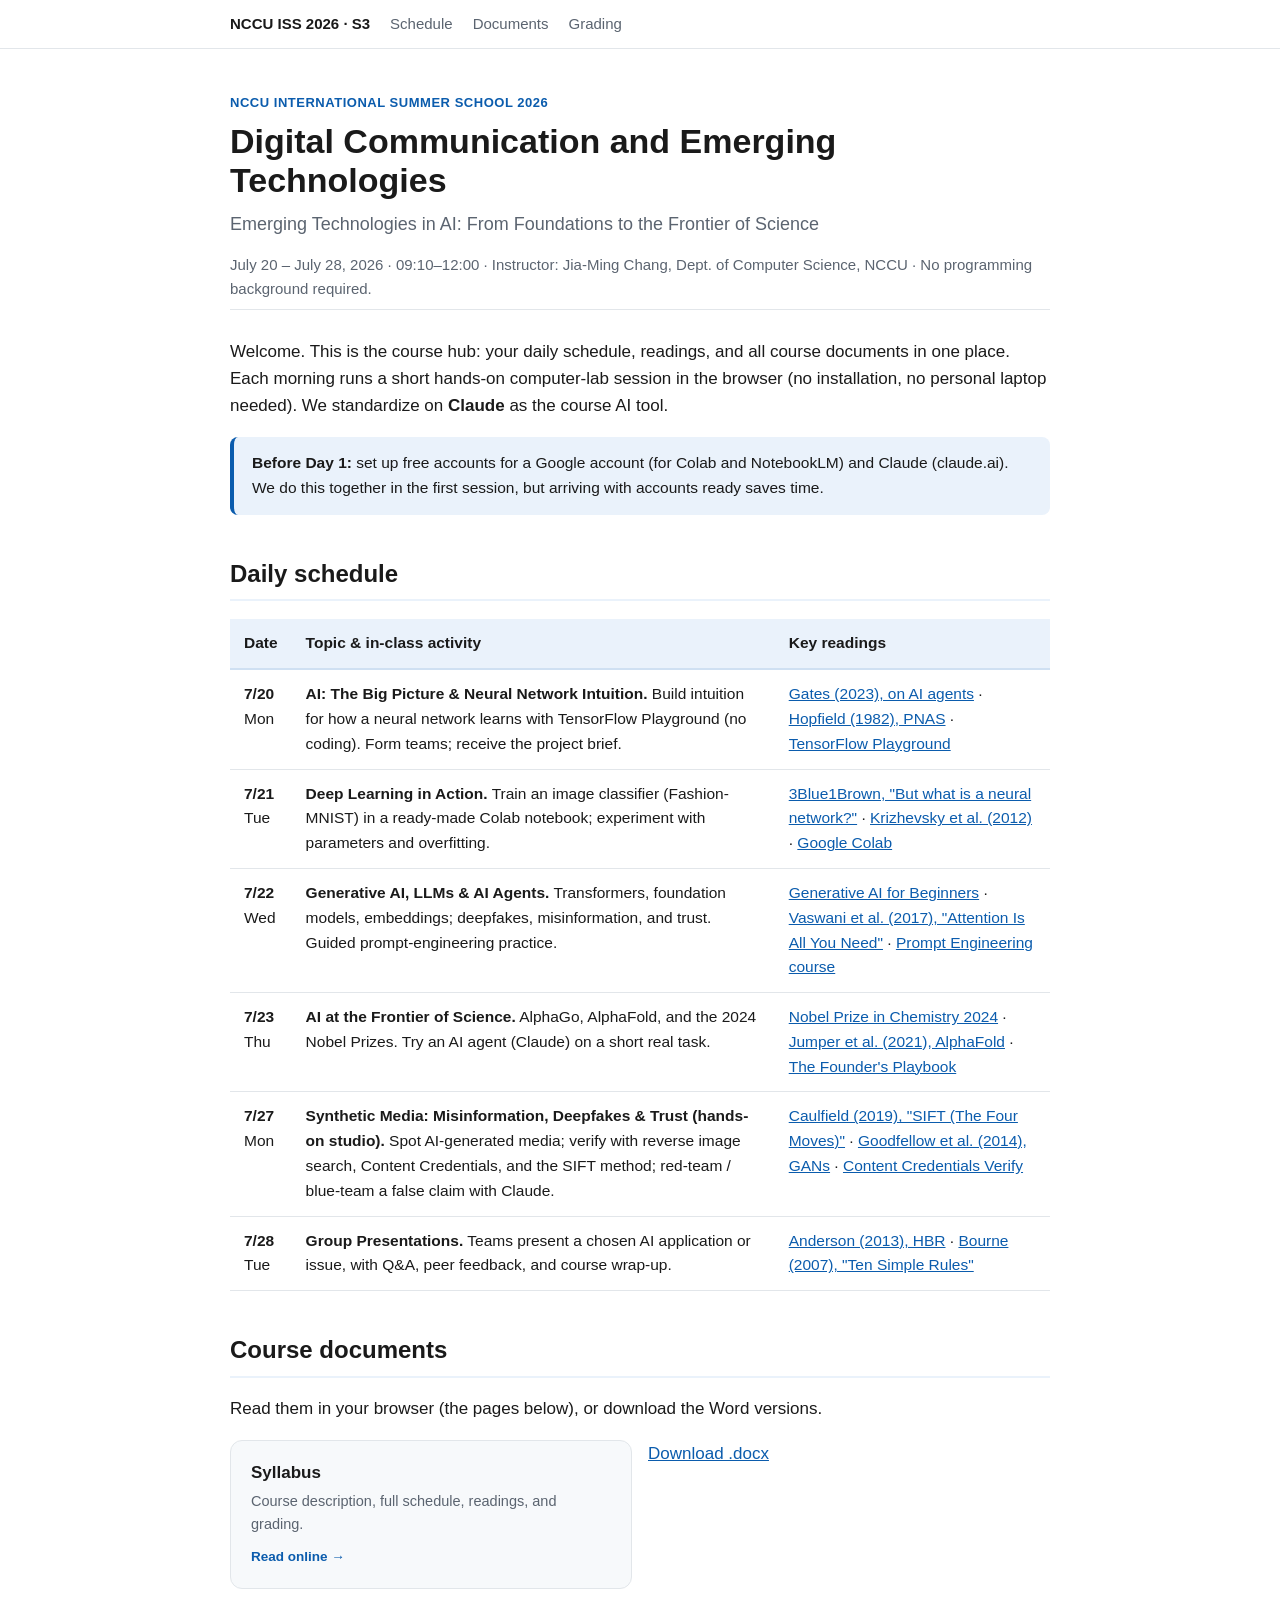
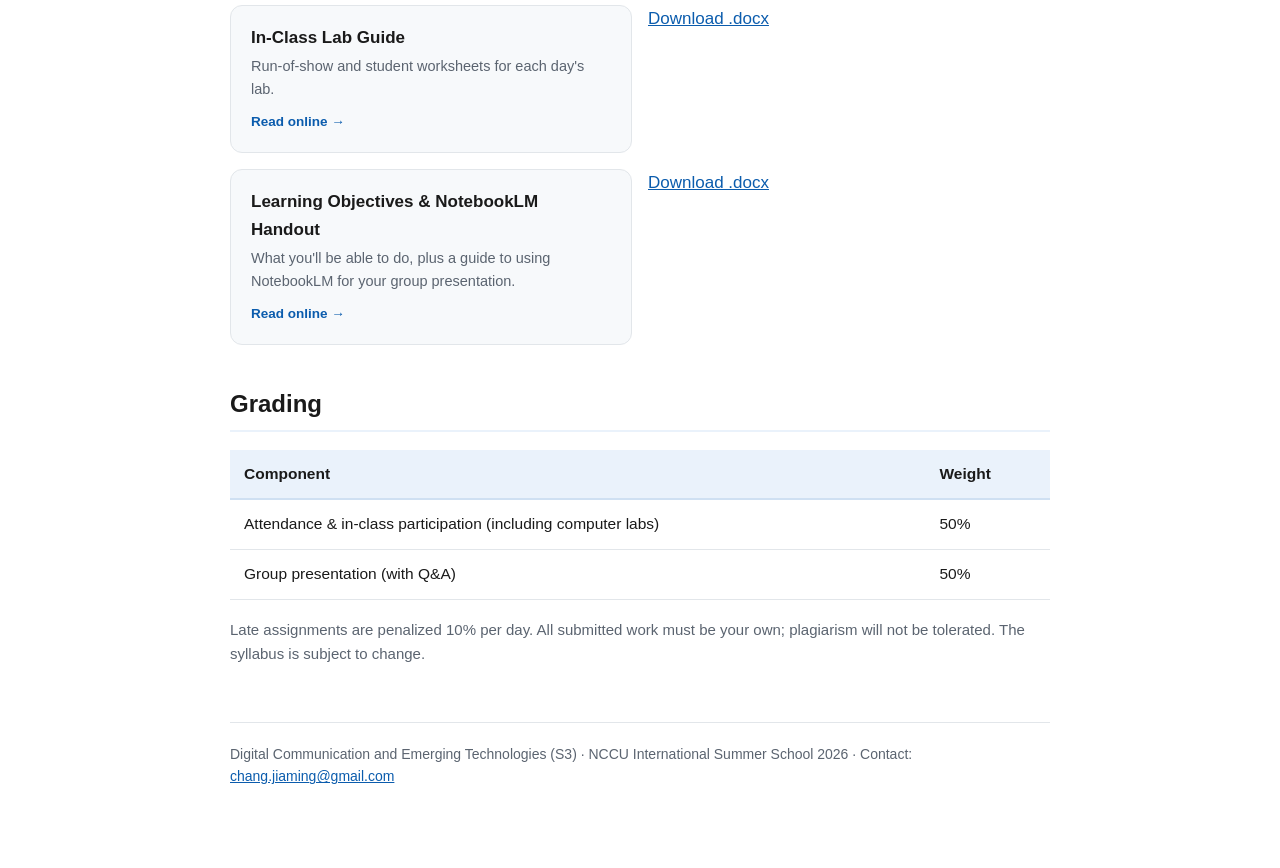
==== index.html @ 0b4bb3fa "initialization by adding local files" ====
<!DOCTYPE html>
<html lang="en">
<head>
<meta charset="utf-8">
<meta name="viewport" content="width=device-width, initial-scale=1">
<title>Digital Communication and Emerging Technologies — NCCU ISS 2026</title>
<link rel="stylesheet" href="style.css">
</head>
<body>

<nav class="topnav"><div class="inner">
  <a class="home" href="index.html">NCCU ISS 2026 · S3</a>
  <a href="#schedule">Schedule</a>
  <a href="#documents">Documents</a>
  <a href="#grading">Grading</a>
</div></nav>

<div class="wrap">

  <header class="hero">
    <p class="kicker">NCCU International Summer School 2026</p>
    <h1>Digital Communication and Emerging Technologies</h1>
    <p class="sub">Emerging Technologies in AI: From Foundations to the Frontier of Science</p>
    <p class="meta">July 20 – July 28, 2026 · 09:10–12:00 · Instructor: Jia-Ming Chang, Dept. of Computer Science, NCCU · No programming background required.</p>
  </header>

  <p>Welcome. This is the course hub: your daily schedule, readings, and all course documents in one place. Each morning runs a short hands-on computer-lab session in the browser (no installation, no personal laptop needed). We standardize on <strong>Claude</strong> as the course AI tool.</p>

  <div class="callout">
    <strong>Before Day 1:</strong> set up free accounts for a Google account (for Colab and NotebookLM) and Claude (claude.ai). We do this together in the first session, but arriving with accounts ready saves time.
  </div>

  <h2 id="schedule">Daily schedule</h2>
  <table>
    <thead>
      <tr><th>Date</th><th>Topic &amp; in-class activity</th><th>Key readings</th></tr>
    </thead>
    <tbody>
      <tr>
        <td><strong>7/20</strong><br>Mon</td>
        <td><strong>AI: The Big Picture &amp; Neural Network Intuition.</strong> Build intuition for how a neural network learns with TensorFlow Playground (no coding). Form teams; receive the project brief.</td>
        <td><a href="https://www.gatesnotes.com/AI-agents">Gates (2023), on AI agents</a> · <a href="https://doi.org/10.1073/pnas.79.8.2554">Hopfield (1982), PNAS</a> · <a href="https://playground.tensorflow.org/">TensorFlow Playground</a></td>
      </tr>
      <tr>
        <td><strong>7/21</strong><br>Tue</td>
        <td><strong>Deep Learning in Action.</strong> Train an image classifier (Fashion-MNIST) in a ready-made Colab notebook; experiment with parameters and overfitting.</td>
        <td><a href="https://www.youtube.com/watch?v=aircAruvnKk">3Blue1Brown, "But what is a neural network?"</a> · <a href="https://papers.nips.cc/paper/4824-imagenet-classification-with-deep-convolutional-neural-networks">Krizhevsky et al. (2012)</a> · <a href="https://colab.research.google.com/">Google Colab</a></td>
      </tr>
      <tr>
        <td><strong>7/22</strong><br>Wed</td>
        <td><strong>Generative AI, LLMs &amp; AI Agents.</strong> Transformers, foundation models, embeddings; deepfakes, misinformation, and trust. Guided prompt-engineering practice.</td>
        <td><a href="https://github.com/microsoft/generative-ai-for-beginners">Generative AI for Beginners</a> · <a href="https://arxiv.org/abs/1706.03762">Vaswani et al. (2017), "Attention Is All You Need"</a> · <a href="https://www.deeplearning.ai/short-courses/chatgpt-prompt-engineering-for-developers/">Prompt Engineering course</a></td>
      </tr>
      <tr>
        <td><strong>7/23</strong><br>Thu</td>
        <td><strong>AI at the Frontier of Science.</strong> AlphaGo, AlphaFold, and the 2024 Nobel Prizes. Try an AI agent (Claude) on a short real task.</td>
        <td><a href="https://www.nobelprize.org/prizes/chemistry/2024/popular-information/">Nobel Prize in Chemistry 2024</a> · <a href="https://www.nature.com/articles/s41586-021-03819-2">Jumper et al. (2021), AlphaFold</a> · <a href="https://cdn.prod.website-files.com/6889473510b50328dbb70ae6/69fe2a55b93bb0732b1fe33c_The-Founders-Playbook-05062026_v3%20(1).pdf">The Founder's Playbook</a></td>
      </tr>
      <tr>
        <td><strong>7/27</strong><br>Mon</td>
        <td><strong>Synthetic Media: Misinformation, Deepfakes &amp; Trust (hands-on studio).</strong> Spot AI-generated media; verify with reverse image search, Content Credentials, and the SIFT method; red-team / blue-team a false claim with Claude.</td>
        <td><a href="https://hapgood.us/2019/06/19/sift-the-four-moves/">Caulfield (2019), "SIFT (The Four Moves)"</a> · <a href="https://arxiv.org/abs/1406.2661">Goodfellow et al. (2014), GANs</a> · <a href="https://contentcredentials.org/verify">Content Credentials Verify</a></td>
      </tr>
      <tr>
        <td><strong>7/28</strong><br>Tue</td>
        <td><strong>Group Presentations.</strong> Teams present a chosen AI application or issue, with Q&amp;A, peer feedback, and course wrap-up.</td>
        <td><a href="https://hbr.org/2013/06/how-to-give-a-killer-presentation">Anderson (2013), HBR</a> · <a href="https://doi.org/10.1371/journal.pcbi.0030077">Bourne (2007), "Ten Simple Rules"</a></td>
      </tr>
    </tbody>
  </table>

  <h2 id="documents">Course documents</h2>
  <p>Read them in your browser (the pages below), or download the Word versions.</p>
  <div class="cards">
    <a class="card" href="syllabus.html">
      <p class="t">Syllabus</p>
      <p class="d">Course description, full schedule, readings, and grading.</p>
      <span class="dl">Read online →</span> &nbsp; <span class="dl"><a href="Syllabus_Digital_Communication_and_Emerging_Technologies_NCCU_ISS_2026.docx">Download .docx</a></span>
    </a>
    <a class="card" href="lab-guide.html">
      <p class="t">In-Class Lab Guide</p>
      <p class="d">Run-of-show and student worksheets for each day's lab.</p>
      <span class="dl">Read online →</span> &nbsp; <span class="dl"><a href="In-Class_Lab_Guide_NCCU_ISS_2026.docx">Download .docx</a></span>
    </a>
    <a class="card" href="supplement.html">
      <p class="t">Learning Objectives &amp; NotebookLM Handout</p>
      <p class="d">What you'll be able to do, plus a guide to using NotebookLM for your group presentation.</p>
      <span class="dl">Read online →</span> &nbsp; <span class="dl"><a href="Course_Supplement_Learning_Objectives_and_NotebookLM_Handout.docx">Download .docx</a></span>
    </a>
  </div>

  <h2 id="grading">Grading</h2>
  <table>
    <thead><tr><th>Component</th><th>Weight</th></tr></thead>
    <tbody>
      <tr><td>Attendance &amp; in-class participation (including computer labs)</td><td>50%</td></tr>
      <tr><td>Group presentation (with Q&amp;A)</td><td>50%</td></tr>
    </tbody>
  </table>
  <p style="color:var(--muted);font-size:15px;">Late assignments are penalized 10% per day. All submitted work must be your own; plagiarism will not be tolerated. The syllabus is subject to change.</p>

  <footer>
    Digital Communication and Emerging Technologies (S3) · NCCU International Summer School 2026 ·
    Contact: <a href="mailto:chang.jiaming@gmail.com">chang.jiaming@gmail.com</a>
  </footer>

</div>
</body>
</html>
---- style.css ----
:root {
  --ink: #1a1a1a;
  --muted: #5b6470;
  --accent: #0b5cad;
  --accent-soft: #eaf2fb;
  --line: #e2e6ea;
  --bg: #ffffff;
  --card: #f7f9fb;
}

* { box-sizing: border-box; }

html { -webkit-text-size-adjust: 100%; }

body {
  font-family: -apple-system, BlinkMacSystemFont, "Segoe UI", Roboto, "Helvetica Neue", Arial, "Noto Sans", sans-serif;
  color: var(--ink);
  background: var(--bg);
  line-height: 1.6;
  margin: 0;
  font-size: 17px;
}

.wrap {
  max-width: 860px;
  margin: 0 auto;
  padding: 0 20px 80px;
}

.topnav {
  border-bottom: 1px solid var(--line);
  background: #fff;
  position: sticky;
  top: 0;
  z-index: 10;
}
.topnav .inner {
  max-width: 860px;
  margin: 0 auto;
  padding: 12px 20px;
  display: flex;
  gap: 20px;
  align-items: center;
  flex-wrap: wrap;
}
.topnav a {
  color: var(--muted);
  text-decoration: none;
  font-size: 15px;
  font-weight: 500;
}
.topnav a:hover { color: var(--accent); }
.topnav a.home { color: var(--ink); font-weight: 700; }

.hero {
  padding: 44px 0 8px;
  border-bottom: 1px solid var(--line);
  margin-bottom: 28px;
}
.hero .kicker {
  color: var(--accent);
  font-weight: 600;
  letter-spacing: .04em;
  text-transform: uppercase;
  font-size: 13px;
  margin: 0 0 8px;
}
.hero h1 {
  font-size: 34px;
  line-height: 1.15;
  margin: 0 0 10px;
}
.hero .sub { color: var(--muted); font-size: 18px; margin: 0; }
.hero .meta { color: var(--muted); font-size: 15px; margin: 14px 0 0; }

h2 {
  font-size: 24px;
  margin: 40px 0 14px;
  padding-bottom: 6px;
  border-bottom: 2px solid var(--accent-soft);
}
h3 { font-size: 19px; margin: 28px 0 8px; }

a { color: var(--accent); }

table {
  width: 100%;
  border-collapse: collapse;
  margin: 18px 0;
  font-size: 15.5px;
}
th, td {
  text-align: left;
  vertical-align: top;
  padding: 12px 14px;
  border-bottom: 1px solid var(--line);
}
th {
  background: var(--accent-soft);
  font-weight: 600;
  border-bottom: 2px solid #cfe0f2;
}
tr:hover td { background: #fafbfc; }

.cards {
  display: grid;
  grid-template-columns: 1fr 1fr;
  gap: 16px;
  margin: 18px 0;
}
.card {
  border: 1px solid var(--line);
  border-radius: 12px;
  padding: 18px 20px;
  background: var(--card);
  text-decoration: none;
  color: var(--ink);
  display: block;
  transition: border-color .15s, transform .15s;
}
.card:hover { border-color: var(--accent); transform: translateY(-2px); }
.card .t { font-weight: 700; font-size: 17px; margin: 0 0 4px; }
.card .d { color: var(--muted); font-size: 14.5px; margin: 0; }
.card .dl { color: var(--accent); font-size: 13.5px; font-weight: 600; margin-top: 10px; display: inline-block; }

.callout {
  background: var(--accent-soft);
  border-left: 4px solid var(--accent);
  border-radius: 8px;
  padding: 14px 18px;
  margin: 18px 0;
  font-size: 15.5px;
}

footer {
  margin-top: 56px;
  padding-top: 20px;
  border-top: 1px solid var(--line);
  color: var(--muted);
  font-size: 14px;
}

/* Document pages (pandoc body) */
.doc { padding-top: 20px; }
.doc ul { padding-left: 22px; }
.doc li { margin: 4px 0; }
.doc table { font-size: 14.5px; }

@media (max-width: 640px) {
  body { font-size: 16px; }
  .hero h1 { font-size: 27px; }
  .cards { grid-template-columns: 1fr; }
  th, td { padding: 10px; }
}
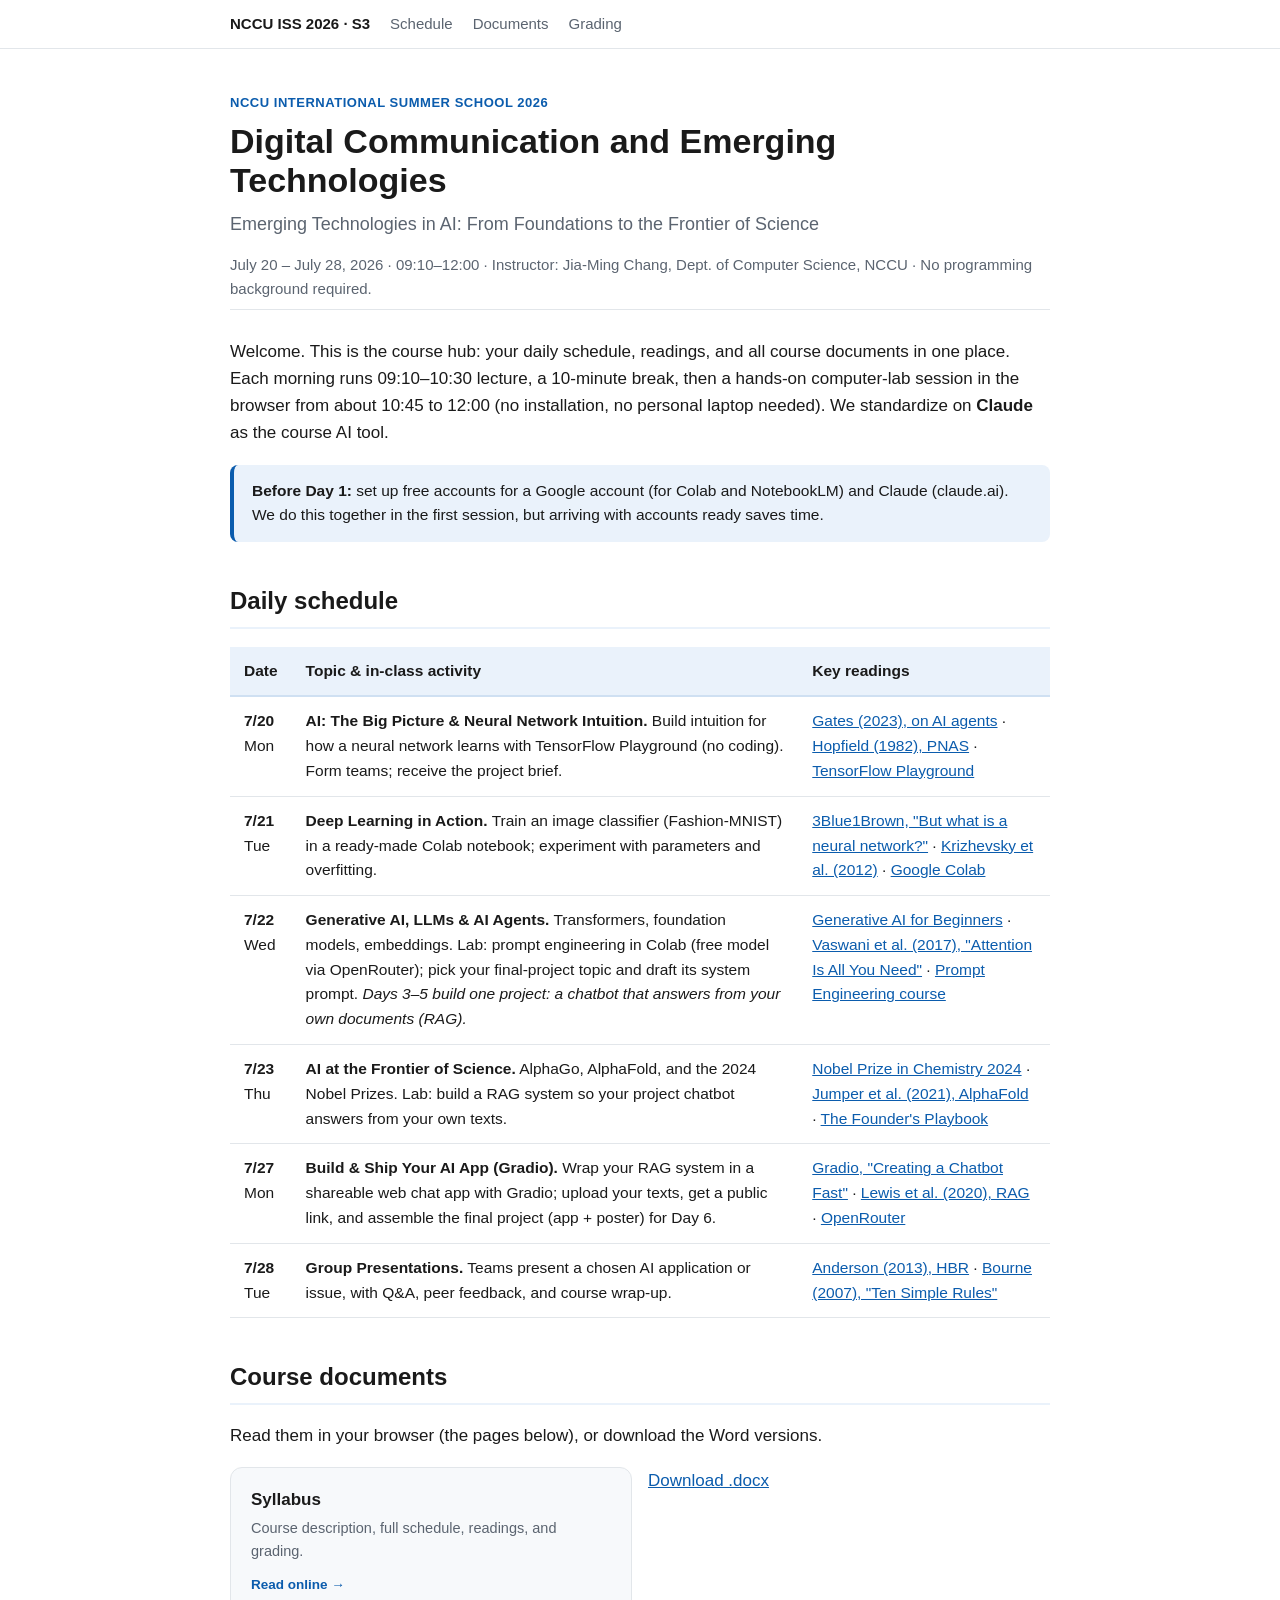
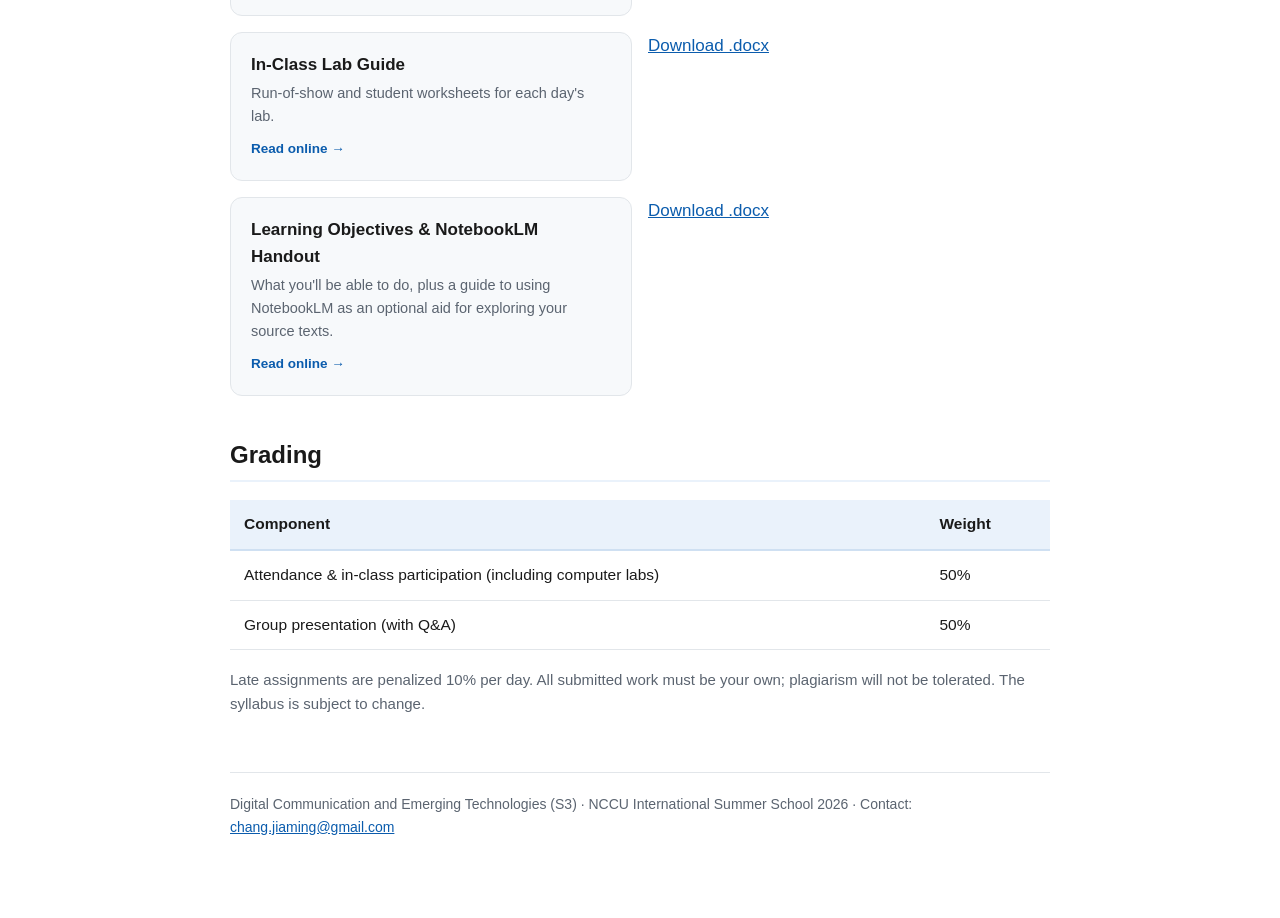
==== commit 2135c5c2: "revised" ====
--- a/index.html
+++ b/index.html
@@ -24,7 +24,7 @@
     <p class="meta">July 20 – July 28, 2026 · 09:10–12:00 · Instructor: Jia-Ming Chang, Dept. of Computer Science, NCCU · No programming background required.</p>
   </header>
 
-  <p>Welcome. This is the course hub: your daily schedule, readings, and all course documents in one place. Each morning runs a short hands-on computer-lab session in the browser (no installation, no personal laptop needed). We standardize on <strong>Claude</strong> as the course AI tool.</p>
+  <p>Welcome. This is the course hub: your daily schedule, readings, and all course documents in one place. Each morning runs 09:10–10:30 lecture, a 10-minute break, then a hands-on computer-lab session in the browser from about 10:45 to 12:00 (no installation, no personal laptop needed). We standardize on <strong>Claude</strong> as the course AI tool.</p>
 
   <div class="callout">
     <strong>Before Day 1:</strong> set up free accounts for a Google account (for Colab and NotebookLM) and Claude (claude.ai). We do this together in the first session, but arriving with accounts ready saves time.
@@ -48,18 +48,18 @@
       </tr>
       <tr>
         <td><strong>7/22</strong><br>Wed</td>
-        <td><strong>Generative AI, LLMs &amp; AI Agents.</strong> Transformers, foundation models, embeddings; deepfakes, misinformation, and trust. Guided prompt-engineering practice.</td>
+        <td><strong>Generative AI, LLMs &amp; AI Agents.</strong> Transformers, foundation models, embeddings. Lab: prompt engineering in Colab (free model via OpenRouter); pick your final-project topic and draft its system prompt. <em>Days 3–5 build one project: a chatbot that answers from your own documents (RAG).</em></td>
         <td><a href="https://github.com/microsoft/generative-ai-for-beginners">Generative AI for Beginners</a> · <a href="https://arxiv.org/abs/1706.03762">Vaswani et al. (2017), "Attention Is All You Need"</a> · <a href="https://www.deeplearning.ai/short-courses/chatgpt-prompt-engineering-for-developers/">Prompt Engineering course</a></td>
       </tr>
       <tr>
         <td><strong>7/23</strong><br>Thu</td>
-        <td><strong>AI at the Frontier of Science.</strong> AlphaGo, AlphaFold, and the 2024 Nobel Prizes. Try an AI agent (Claude) on a short real task.</td>
+        <td><strong>AI at the Frontier of Science.</strong> AlphaGo, AlphaFold, and the 2024 Nobel Prizes. Lab: build a RAG system so your project chatbot answers from your own texts.</td>
         <td><a href="https://www.nobelprize.org/prizes/chemistry/2024/popular-information/">Nobel Prize in Chemistry 2024</a> · <a href="https://www.nature.com/articles/s41586-021-03819-2">Jumper et al. (2021), AlphaFold</a> · <a href="https://cdn.prod.website-files.com/6889473510b50328dbb70ae6/69fe2a55b93bb0732b1fe33c_The-Founders-Playbook-05062026_v3%20(1).pdf">The Founder's Playbook</a></td>
       </tr>
       <tr>
         <td><strong>7/27</strong><br>Mon</td>
-        <td><strong>Synthetic Media: Misinformation, Deepfakes &amp; Trust (hands-on studio).</strong> Spot AI-generated media; verify with reverse image search, Content Credentials, and the SIFT method; red-team / blue-team a false claim with Claude.</td>
-        <td><a href="https://hapgood.us/2019/06/19/sift-the-four-moves/">Caulfield (2019), "SIFT (The Four Moves)"</a> · <a href="https://arxiv.org/abs/1406.2661">Goodfellow et al. (2014), GANs</a> · <a href="https://contentcredentials.org/verify">Content Credentials Verify</a></td>
+        <td><strong>Build &amp; Ship Your AI App (Gradio).</strong> Wrap your RAG system in a shareable web chat app with Gradio; upload your texts, get a public link, and assemble the final project (app + poster) for Day 6.</td>
+        <td><a href="https://www.gradio.app/guides/creating-a-chatbot-fast">Gradio, "Creating a Chatbot Fast"</a> · <a href="https://arxiv.org/abs/2005.11401">Lewis et al. (2020), RAG</a> · <a href="https://openrouter.ai/">OpenRouter</a></td>
       </tr>
       <tr>
         <td><strong>7/28</strong><br>Tue</td>
@@ -84,7 +84,7 @@
     </a>
     <a class="card" href="supplement.html">
       <p class="t">Learning Objectives &amp; NotebookLM Handout</p>
-      <p class="d">What you'll be able to do, plus a guide to using NotebookLM for your group presentation.</p>
+      <p class="d">What you'll be able to do, plus a guide to using NotebookLM as an optional aid for exploring your source texts.</p>
       <span class="dl">Read online →</span> &nbsp; <span class="dl"><a href="Course_Supplement_Learning_Objectives_and_NotebookLM_Handout.docx">Download .docx</a></span>
     </a>
   </div>
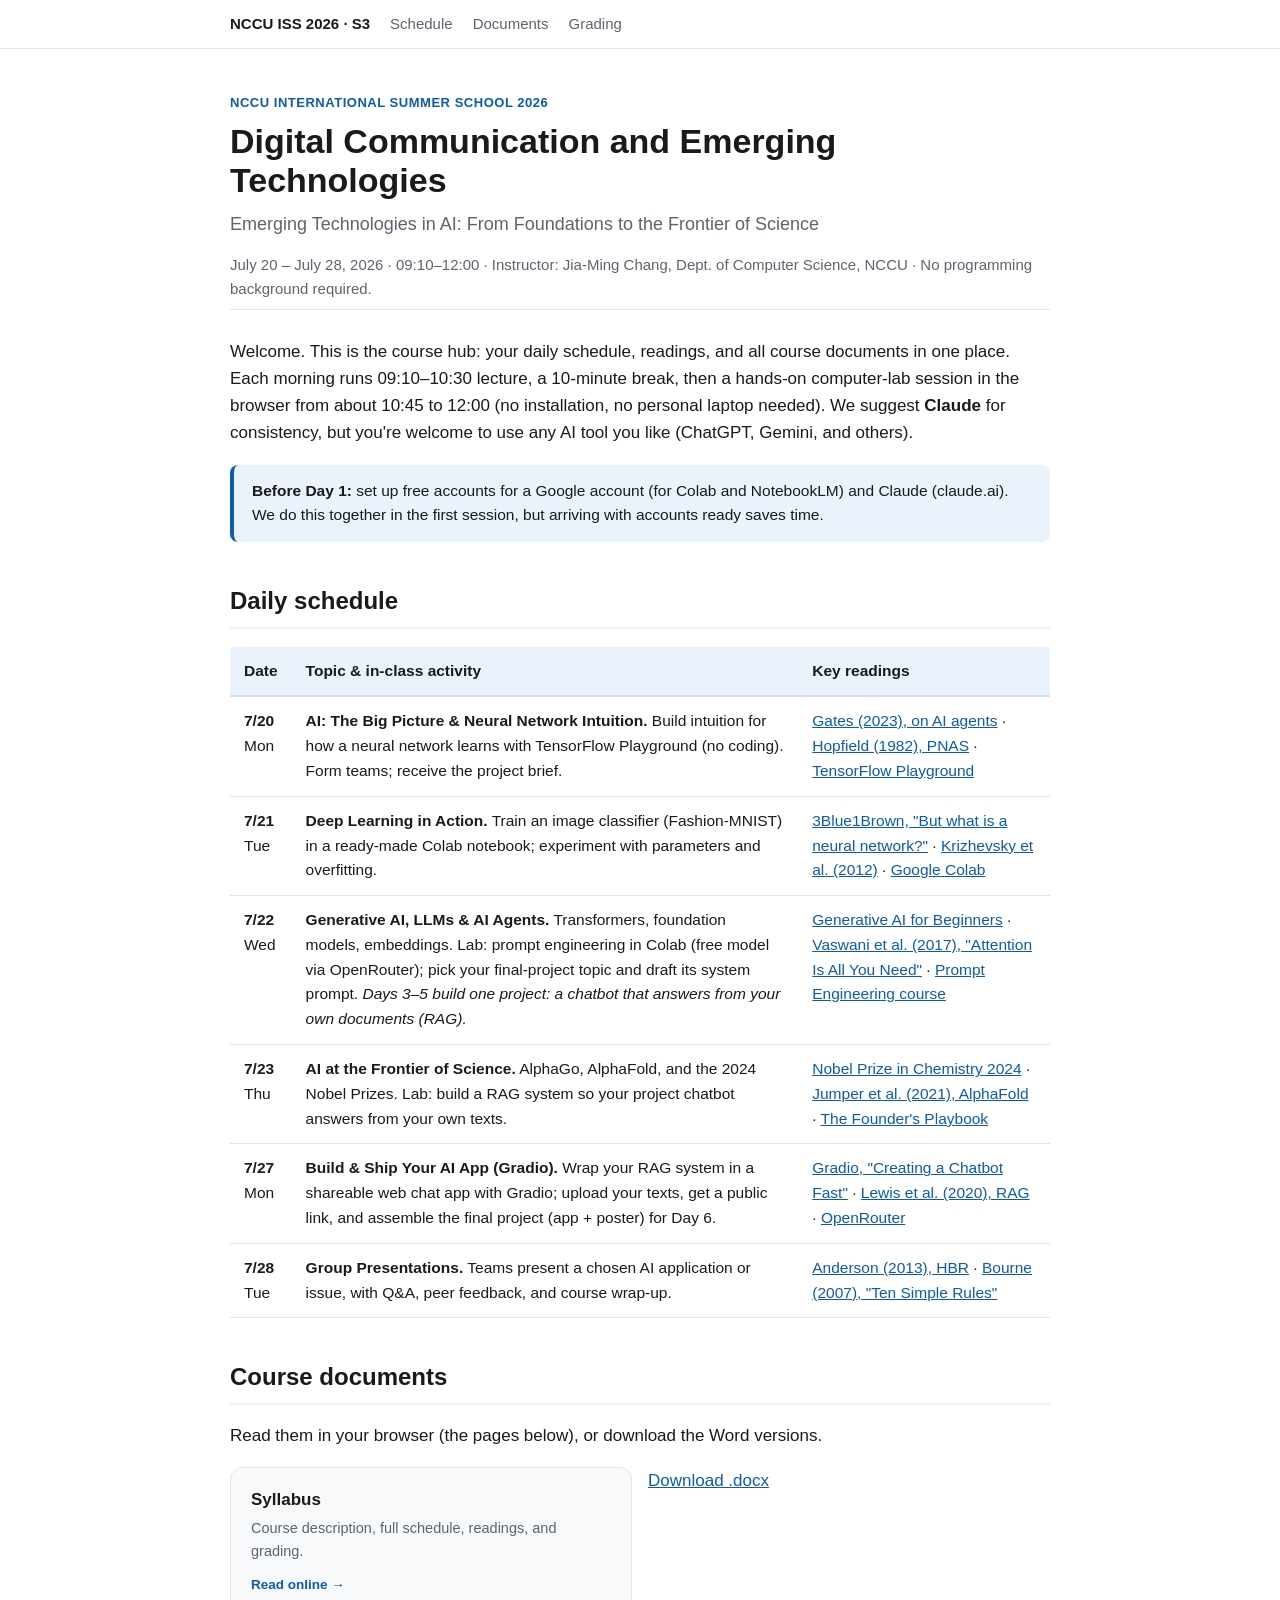
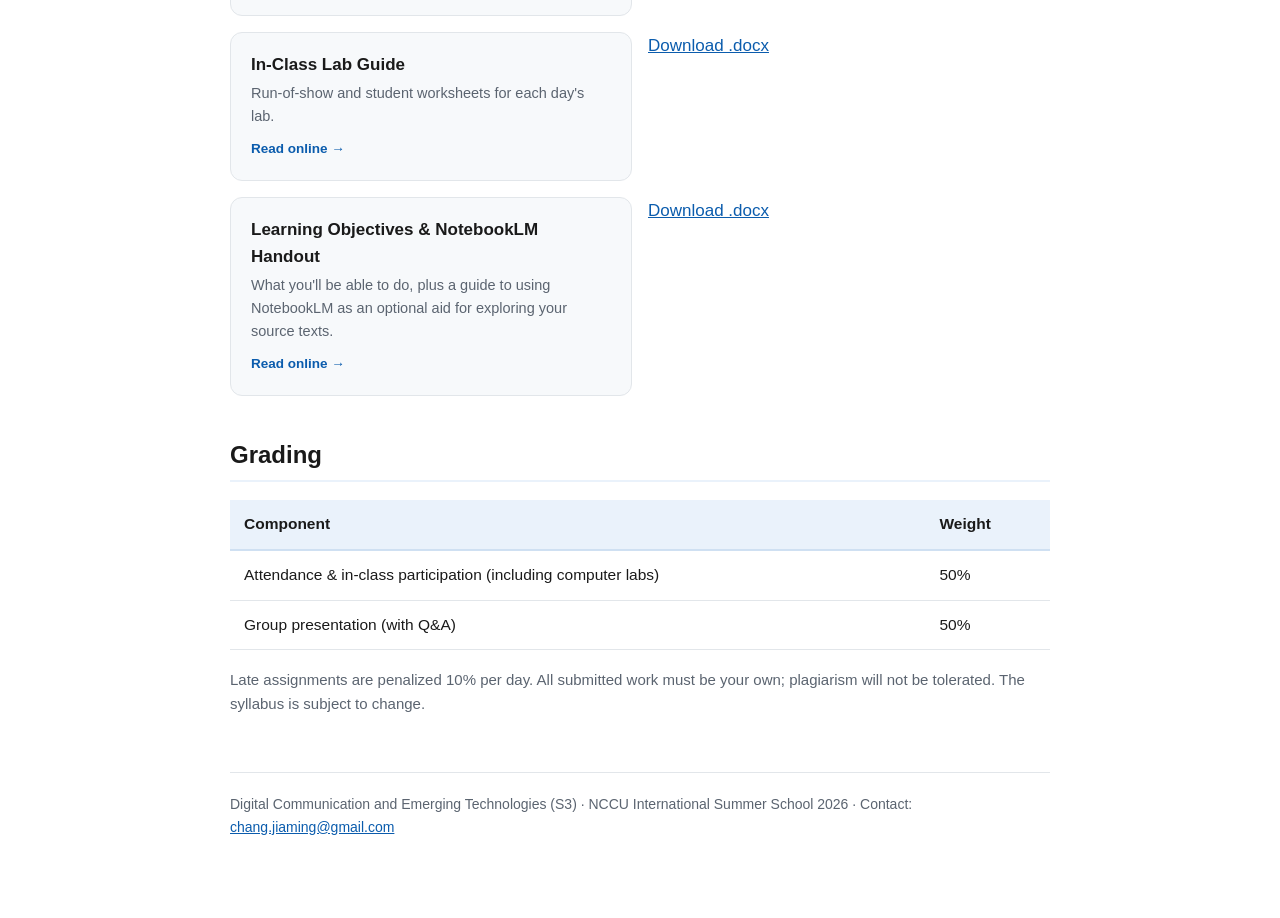
==== commit 92da01db: "Update index.html" ====
--- a/index.html
+++ b/index.html
@@ -24,7 +24,7 @@
     <p class="meta">July 20 – July 28, 2026 · 09:10–12:00 · Instructor: Jia-Ming Chang, Dept. of Computer Science, NCCU · No programming background required.</p>
   </header>
 
-  <p>Welcome. This is the course hub: your daily schedule, readings, and all course documents in one place. Each morning runs 09:10–10:30 lecture, a 10-minute break, then a hands-on computer-lab session in the browser from about 10:45 to 12:00 (no installation, no personal laptop needed). We standardize on <strong>Claude</strong> as the course AI tool.</p>
+  <p>Welcome. This is the course hub: your daily schedule, readings, and all course documents in one place. Each morning runs 09:10–10:30 lecture, a 10-minute break, then a hands-on computer-lab session in the browser from about 10:45 to 12:00 (no installation, no personal laptop needed). We suggest <strong>Claude</strong> for consistency, but you're welcome to use any AI tool you like (ChatGPT, Gemini, and others).</p>
 
   <div class="callout">
     <strong>Before Day 1:</strong> set up free accounts for a Google account (for Colab and NotebookLM) and Claude (claude.ai). We do this together in the first session, but arriving with accounts ready saves time.
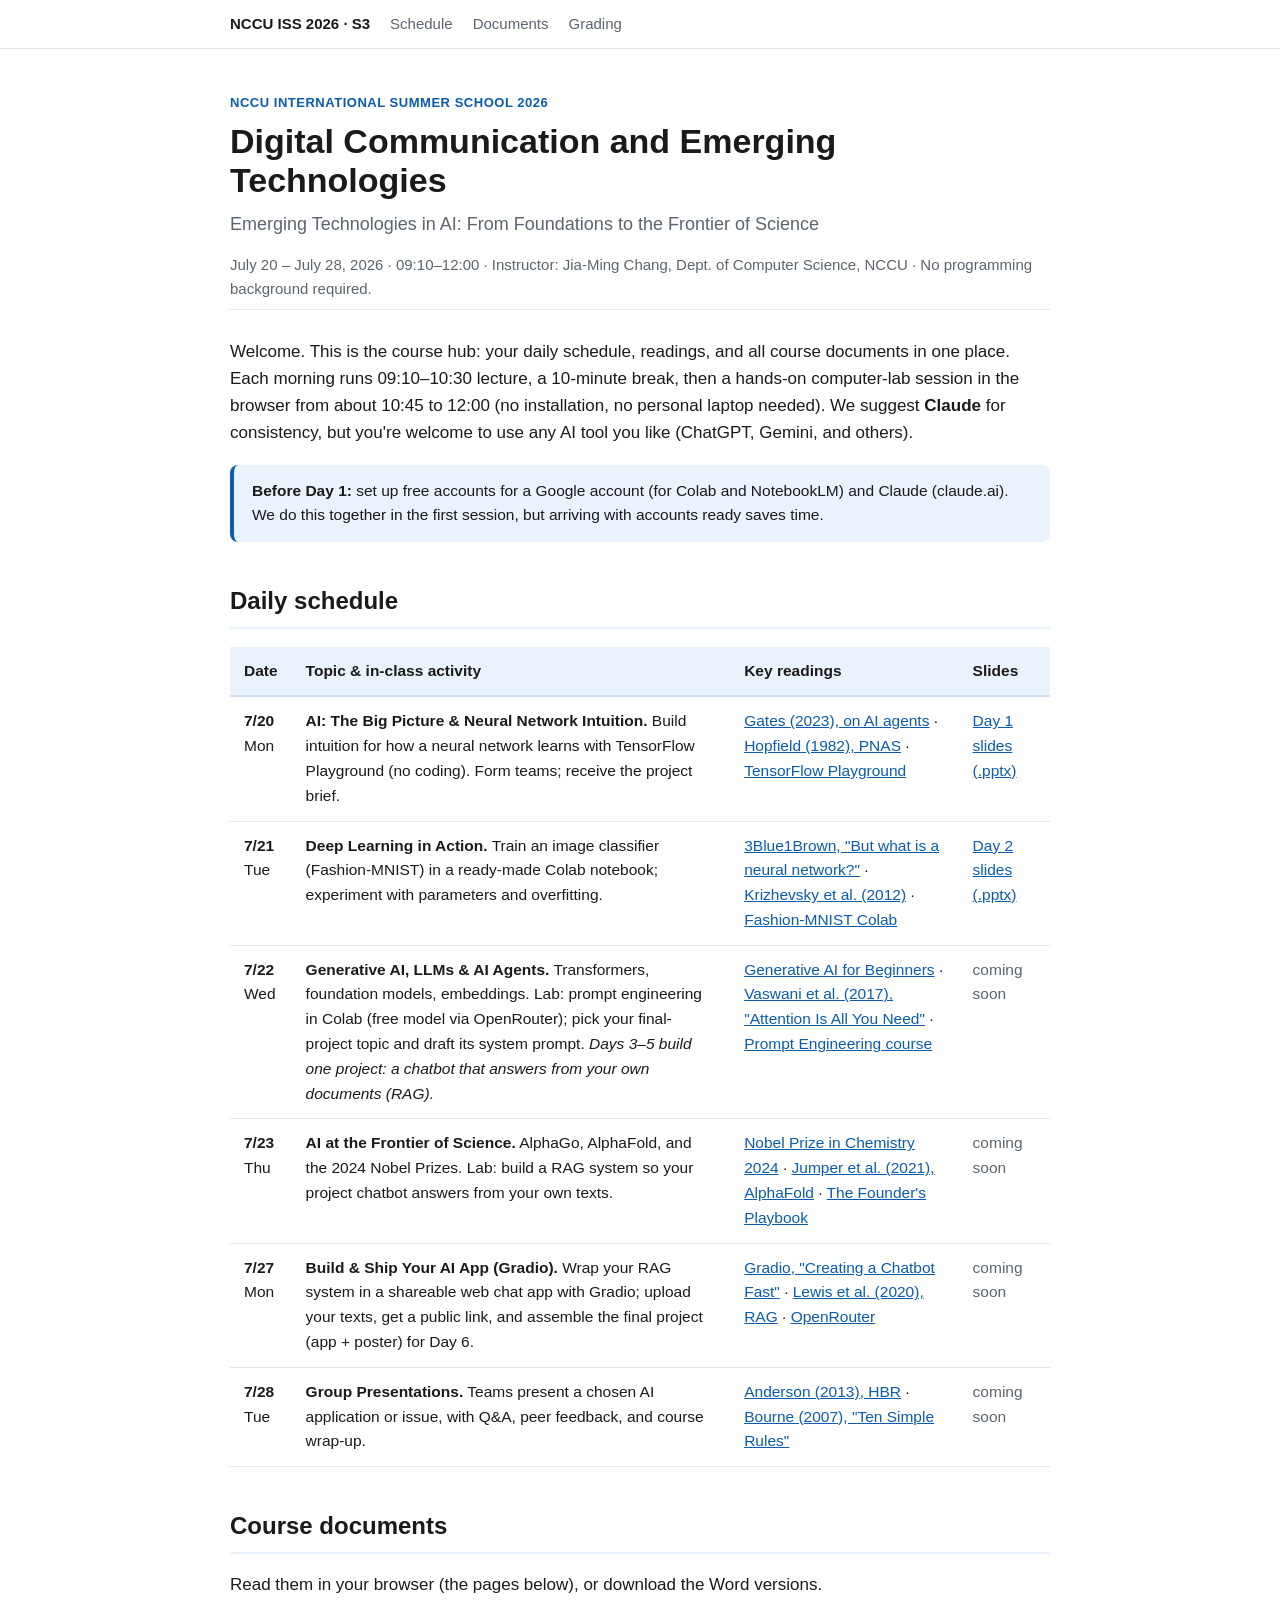
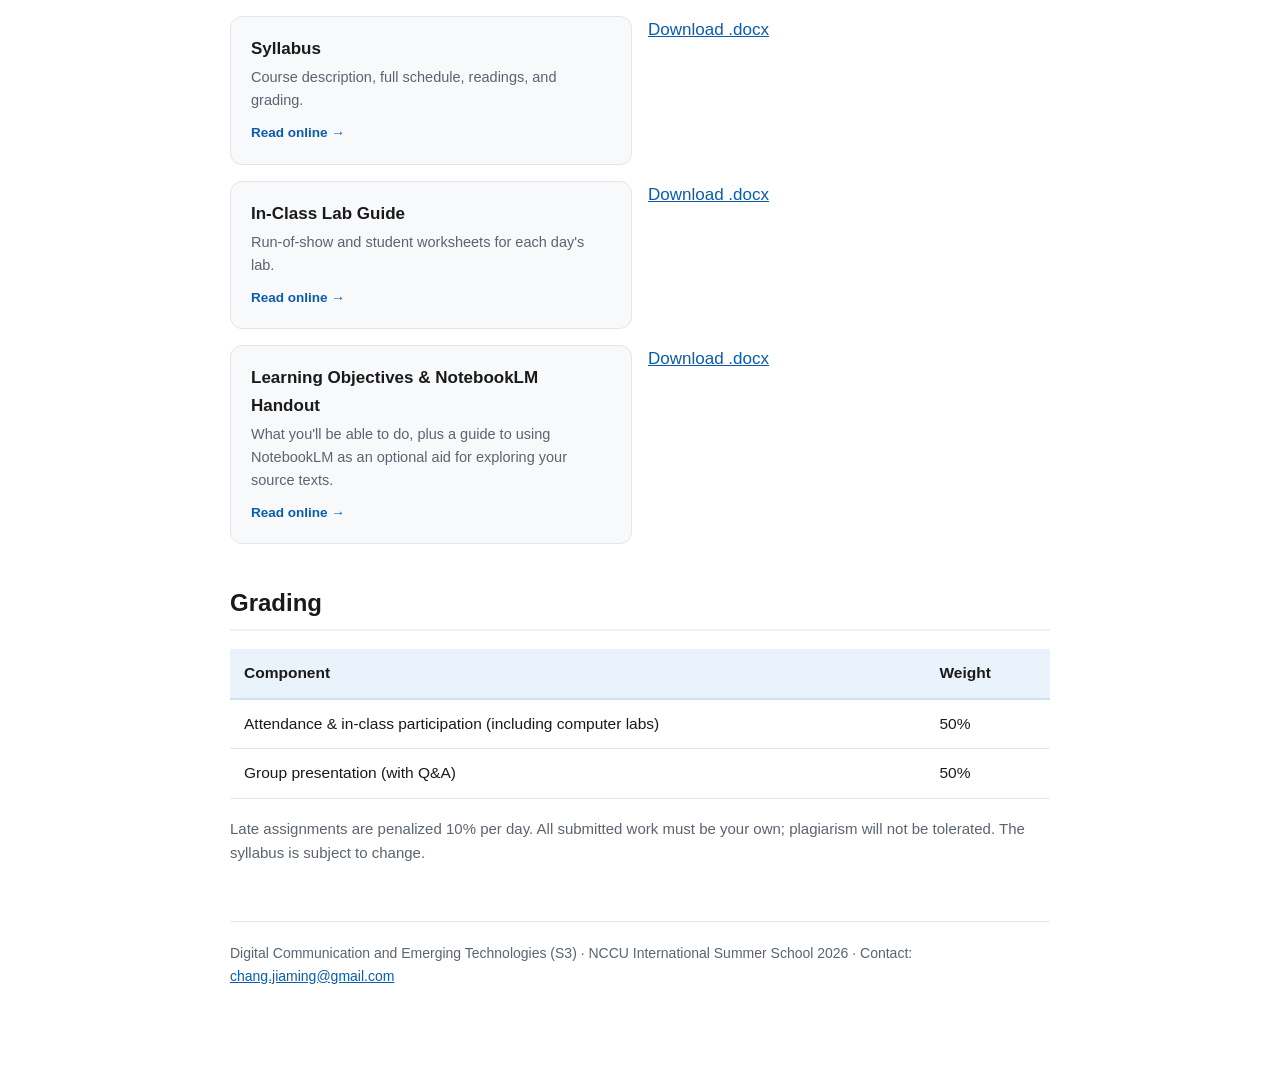
==== commit 2f9a79a1: "add day1 lecture" ====
--- a/index.html
+++ b/index.html
@@ -33,38 +33,44 @@
   <h2 id="schedule">Daily schedule</h2>
   <table>
     <thead>
-      <tr><th>Date</th><th>Topic &amp; in-class activity</th><th>Key readings</th></tr>
+      <tr><th>Date</th><th>Topic &amp; in-class activity</th><th>Key readings</th><th>Slides</th></tr>
     </thead>
     <tbody>
       <tr>
         <td><strong>7/20</strong><br>Mon</td>
         <td><strong>AI: The Big Picture &amp; Neural Network Intuition.</strong> Build intuition for how a neural network learns with TensorFlow Playground (no coding). Form teams; receive the project brief.</td>
         <td><a href="https://www.gatesnotes.com/AI-agents">Gates (2023), on AI agents</a> · <a href="https://doi.org/10.1073/pnas.79.8.2554">Hopfield (1982), PNAS</a> · <a href="https://playground.tensorflow.org/">TensorFlow Playground</a></td>
+        <td><a href="Day1_Lecture_AI_Big_Picture.pptx">Day 1 slides (.pptx)</a></td>
       </tr>
       <tr>
         <td><strong>7/21</strong><br>Tue</td>
         <td><strong>Deep Learning in Action.</strong> Train an image classifier (Fashion-MNIST) in a ready-made Colab notebook; experiment with parameters and overfitting.</td>
-        <td><a href="https://www.youtube.com/watch?v=aircAruvnKk">3Blue1Brown, "But what is a neural network?"</a> · <a href="https://papers.nips.cc/paper/4824-imagenet-classification-with-deep-convolutional-neural-networks">Krizhevsky et al. (2012)</a> · <a href="https://colab.research.google.com/">Google Colab</a></td>
+        <td><a href="https://www.youtube.com/watch?v=aircAruvnKk">3Blue1Brown, "But what is a neural network?"</a> · <a href="https://papers.nips.cc/paper/4824-imagenet-classification-with-deep-convolutional-neural-networks">Krizhevsky et al. (2012)</a> · <a href="https://colab.research.google.com/drive/1VmaPC-wrbgolgOqONM7tqlE6fbc8Yas7?usp=sharing">Fashion-MNIST Colab</a></td>
+        <td><a href="Day2_Lecture_Deep_Learning_Vision.pptx">Day 2 slides (.pptx)</a></td>
       </tr>
       <tr>
         <td><strong>7/22</strong><br>Wed</td>
         <td><strong>Generative AI, LLMs &amp; AI Agents.</strong> Transformers, foundation models, embeddings. Lab: prompt engineering in Colab (free model via OpenRouter); pick your final-project topic and draft its system prompt. <em>Days 3–5 build one project: a chatbot that answers from your own documents (RAG).</em></td>
         <td><a href="https://github.com/microsoft/generative-ai-for-beginners">Generative AI for Beginners</a> · <a href="https://arxiv.org/abs/1706.03762">Vaswani et al. (2017), "Attention Is All You Need"</a> · <a href="https://www.deeplearning.ai/short-courses/chatgpt-prompt-engineering-for-developers/">Prompt Engineering course</a></td>
+        <td><span style="color:var(--muted)">coming soon</span></td>
       </tr>
       <tr>
         <td><strong>7/23</strong><br>Thu</td>
         <td><strong>AI at the Frontier of Science.</strong> AlphaGo, AlphaFold, and the 2024 Nobel Prizes. Lab: build a RAG system so your project chatbot answers from your own texts.</td>
         <td><a href="https://www.nobelprize.org/prizes/chemistry/2024/popular-information/">Nobel Prize in Chemistry 2024</a> · <a href="https://www.nature.com/articles/s41586-021-03819-2">Jumper et al. (2021), AlphaFold</a> · <a href="https://cdn.prod.website-files.com/6889473510b50328dbb70ae6/69fe2a55b93bb0732b1fe33c_The-Founders-Playbook-05062026_v3%20(1).pdf">The Founder's Playbook</a></td>
+        <td><span style="color:var(--muted)">coming soon</span></td>
       </tr>
       <tr>
         <td><strong>7/27</strong><br>Mon</td>
         <td><strong>Build &amp; Ship Your AI App (Gradio).</strong> Wrap your RAG system in a shareable web chat app with Gradio; upload your texts, get a public link, and assemble the final project (app + poster) for Day 6.</td>
         <td><a href="https://www.gradio.app/guides/creating-a-chatbot-fast">Gradio, "Creating a Chatbot Fast"</a> · <a href="https://arxiv.org/abs/2005.11401">Lewis et al. (2020), RAG</a> · <a href="https://openrouter.ai/">OpenRouter</a></td>
+        <td><span style="color:var(--muted)">coming soon</span></td>
       </tr>
       <tr>
         <td><strong>7/28</strong><br>Tue</td>
         <td><strong>Group Presentations.</strong> Teams present a chosen AI application or issue, with Q&amp;A, peer feedback, and course wrap-up.</td>
         <td><a href="https://hbr.org/2013/06/how-to-give-a-killer-presentation">Anderson (2013), HBR</a> · <a href="https://doi.org/10.1371/journal.pcbi.0030077">Bourne (2007), "Ten Simple Rules"</a></td>
+        <td><span style="color:var(--muted)">coming soon</span></td>
       </tr>
     </tbody>
   </table>
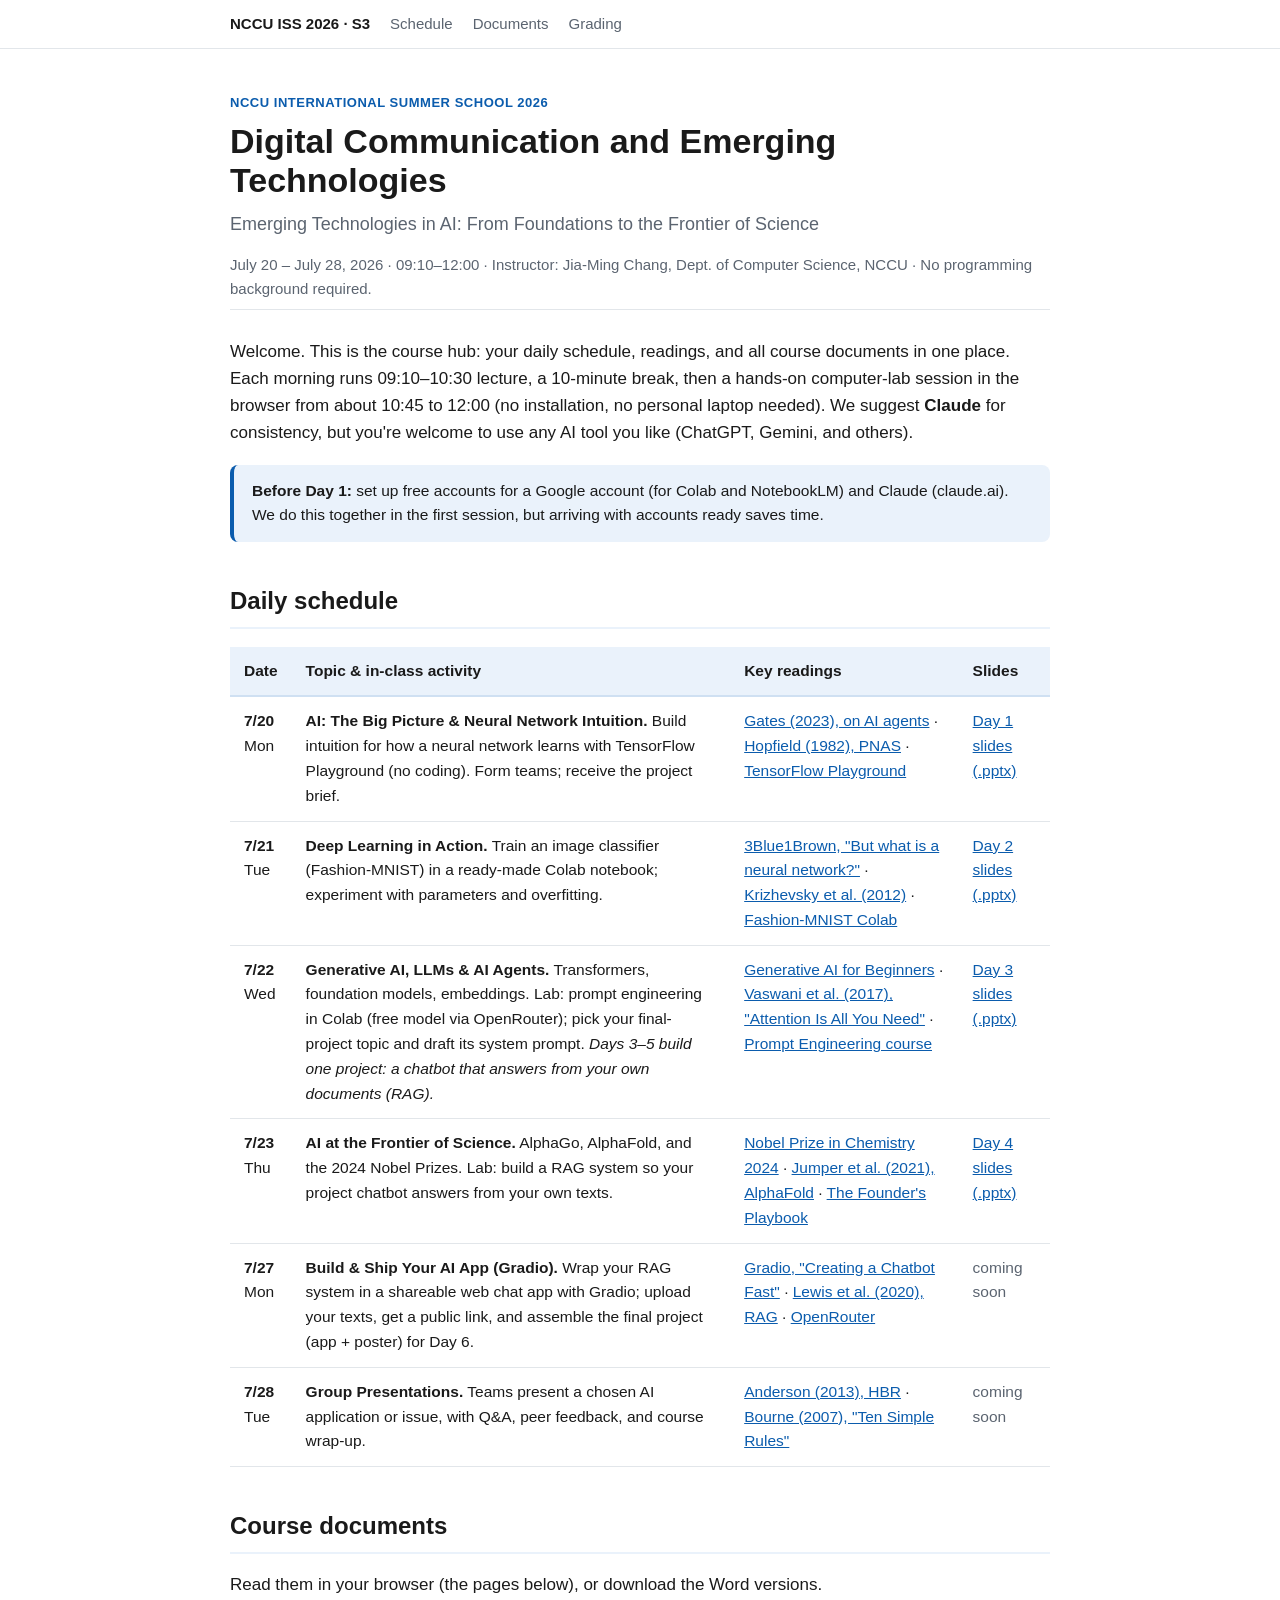
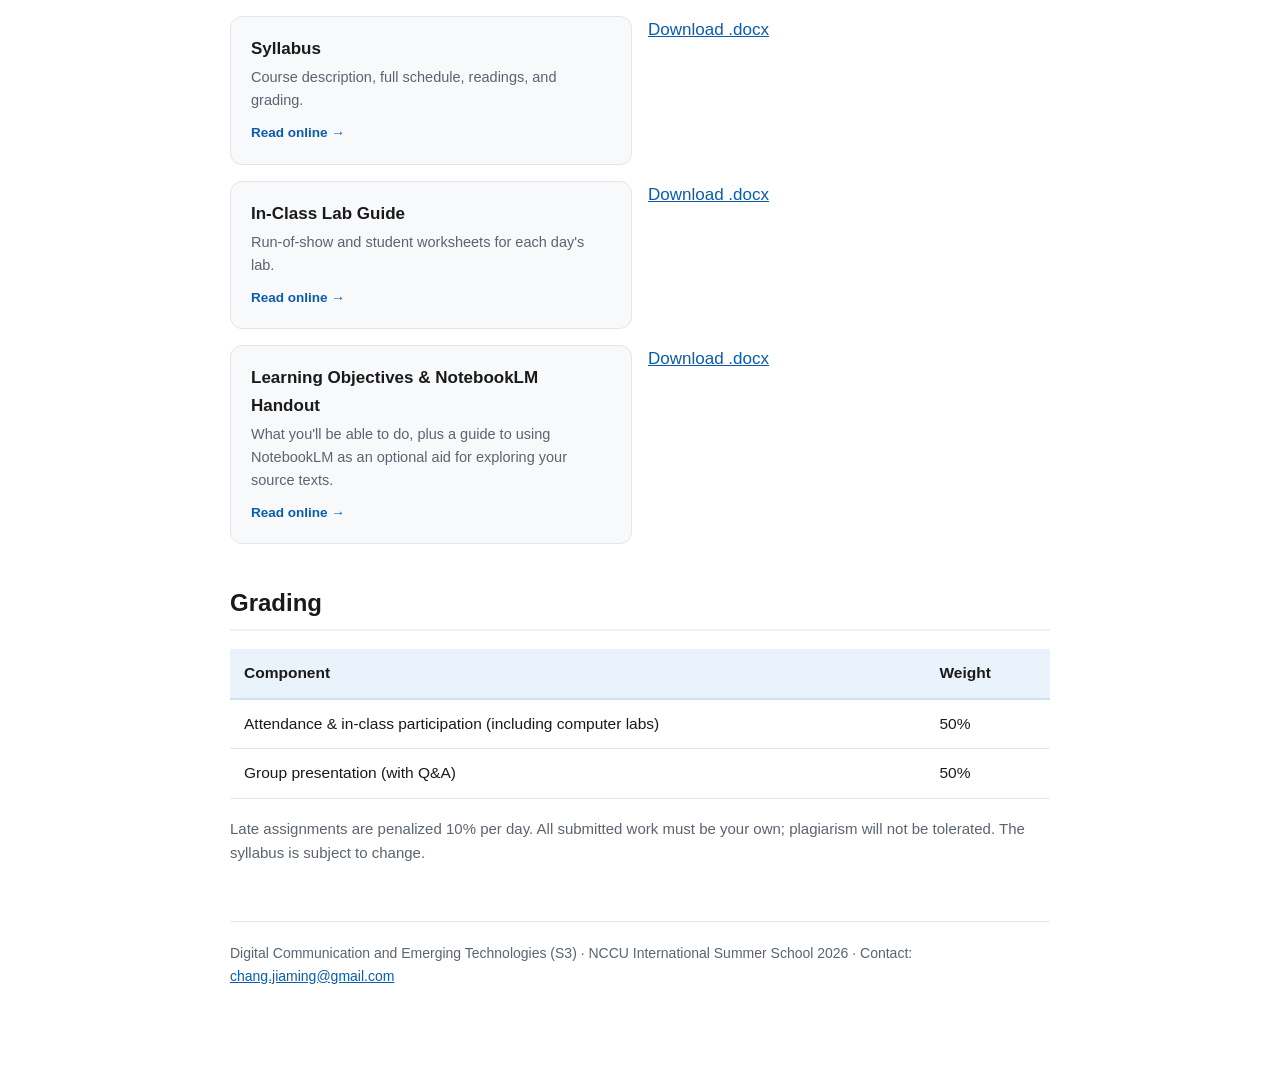
==== commit a35a9369: "update day3 &4" ====
--- a/index.html
+++ b/index.html
@@ -52,13 +52,13 @@
         <td><strong>7/22</strong><br>Wed</td>
         <td><strong>Generative AI, LLMs &amp; AI Agents.</strong> Transformers, foundation models, embeddings. Lab: prompt engineering in Colab (free model via OpenRouter); pick your final-project topic and draft its system prompt. <em>Days 3–5 build one project: a chatbot that answers from your own documents (RAG).</em></td>
         <td><a href="https://github.com/microsoft/generative-ai-for-beginners">Generative AI for Beginners</a> · <a href="https://arxiv.org/abs/1706.03762">Vaswani et al. (2017), "Attention Is All You Need"</a> · <a href="https://www.deeplearning.ai/short-courses/chatgpt-prompt-engineering-for-developers/">Prompt Engineering course</a></td>
-        <td><span style="color:var(--muted)">coming soon</span></td>
+        <td><a href="Day3_Lecture_GenAI_LLMs.pptx">Day 3 slides (.pptx)</a></td>
       </tr>
       <tr>
         <td><strong>7/23</strong><br>Thu</td>
         <td><strong>AI at the Frontier of Science.</strong> AlphaGo, AlphaFold, and the 2024 Nobel Prizes. Lab: build a RAG system so your project chatbot answers from your own texts.</td>
         <td><a href="https://www.nobelprize.org/prizes/chemistry/2024/popular-information/">Nobel Prize in Chemistry 2024</a> · <a href="https://www.nature.com/articles/s41586-021-03819-2">Jumper et al. (2021), AlphaFold</a> · <a href="https://cdn.prod.website-files.com/6889473510b50328dbb70ae6/69fe2a55b93bb0732b1fe33c_The-Founders-Playbook-05062026_v3%20(1).pdf">The Founder's Playbook</a></td>
-        <td><span style="color:var(--muted)">coming soon</span></td>
+        <td><a href="Day4_Lecture_Frontier_of_Science.pptx">Day 4 slides (.pptx)</a></td>
       </tr>
       <tr>
         <td><strong>7/27</strong><br>Mon</td>
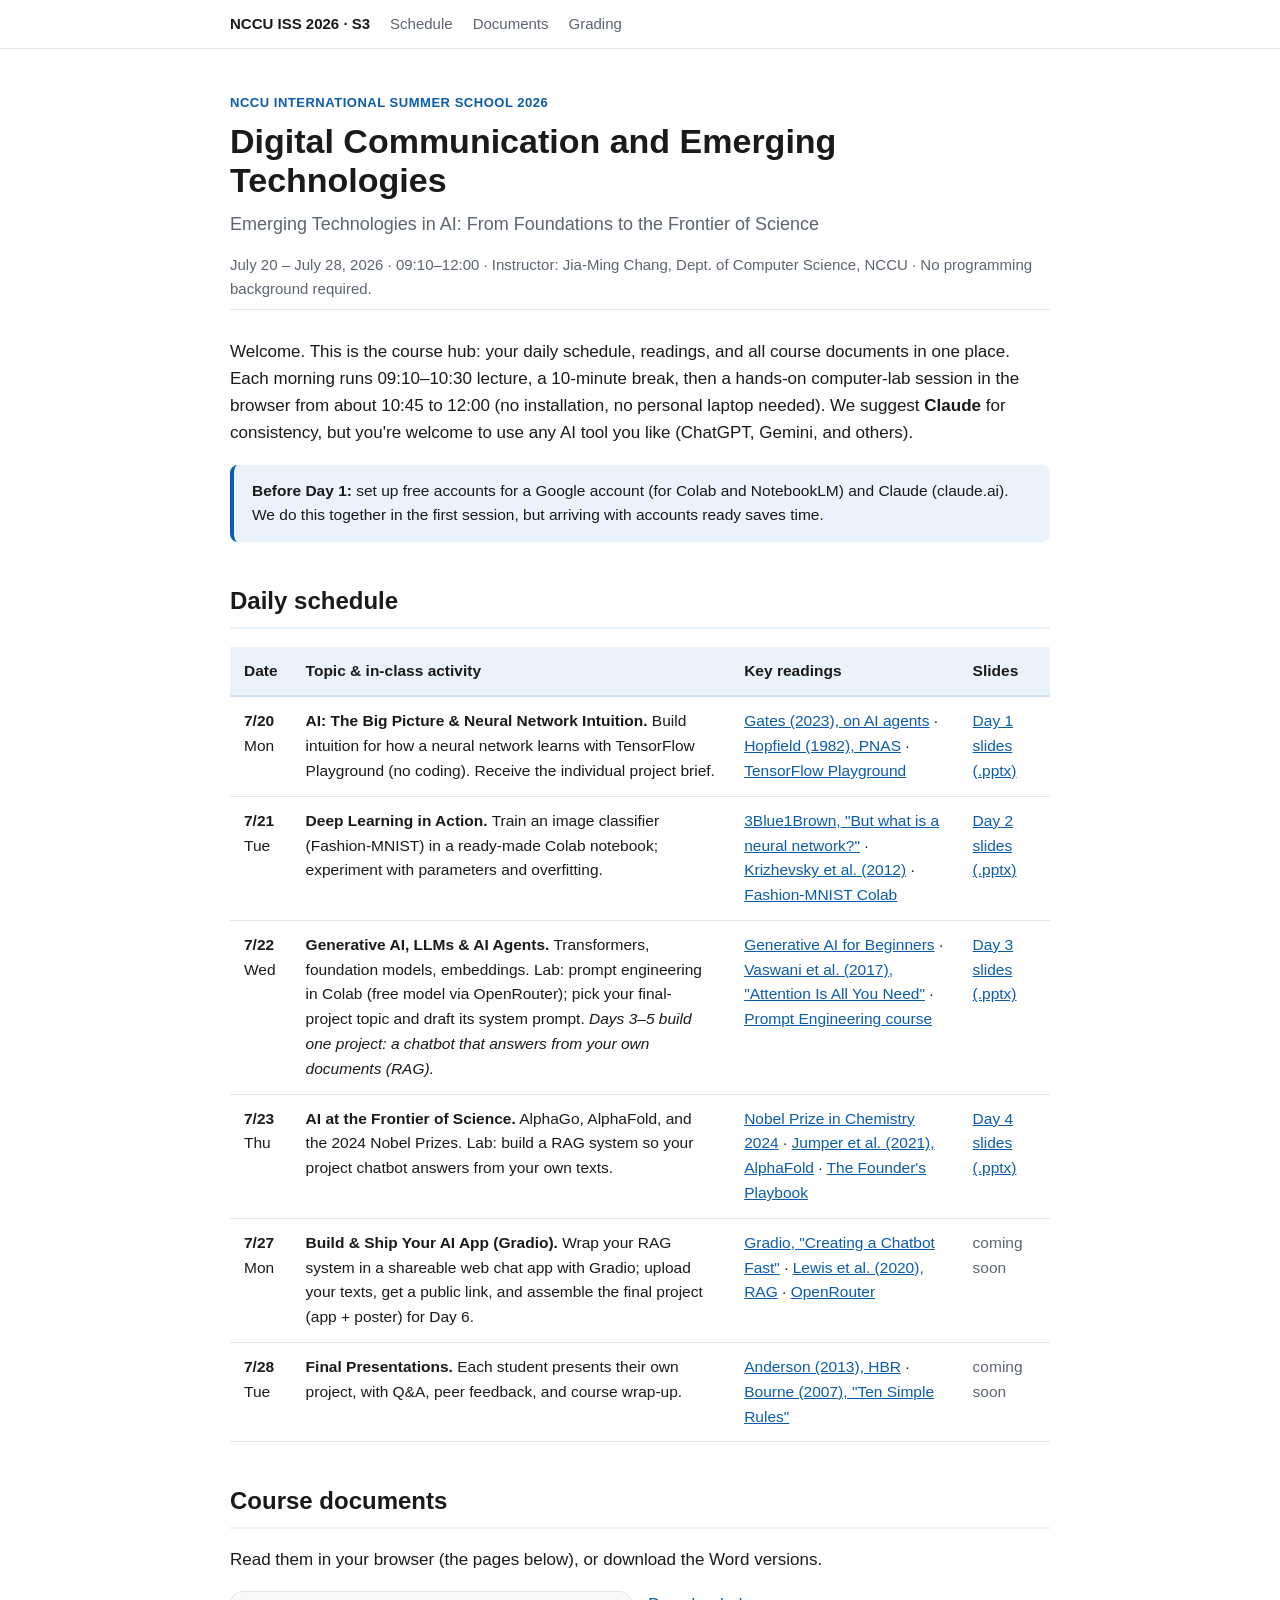
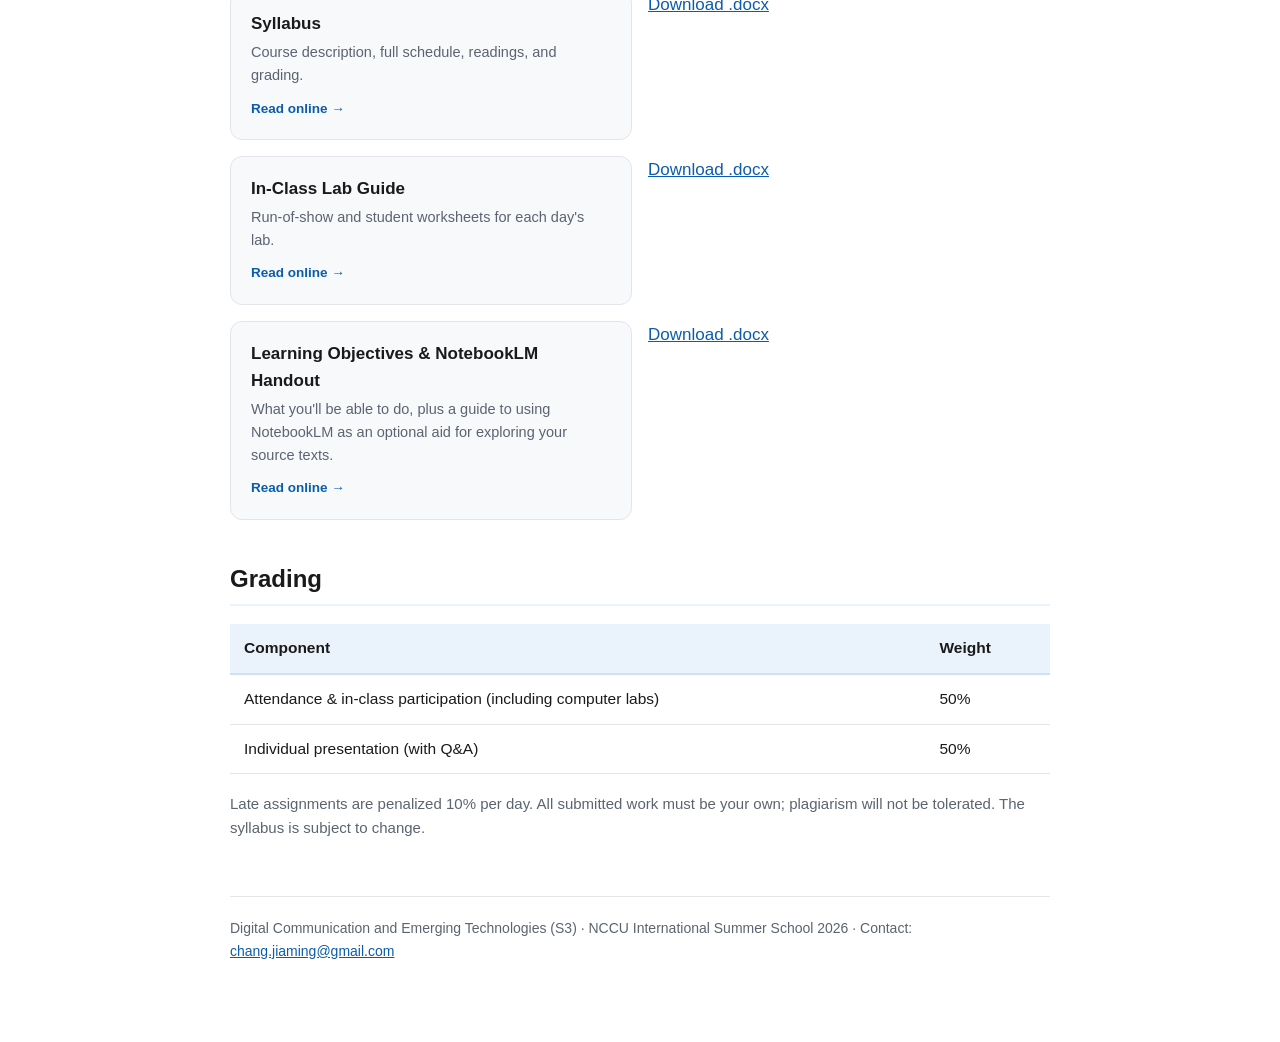
==== commit bfcf2422: "update the final project presentation" ====
--- a/index.html
+++ b/index.html
@@ -38,7 +38,7 @@
     <tbody>
       <tr>
         <td><strong>7/20</strong><br>Mon</td>
-        <td><strong>AI: The Big Picture &amp; Neural Network Intuition.</strong> Build intuition for how a neural network learns with TensorFlow Playground (no coding). Form teams; receive the project brief.</td>
+        <td><strong>AI: The Big Picture &amp; Neural Network Intuition.</strong> Build intuition for how a neural network learns with TensorFlow Playground (no coding). Receive the individual project brief.</td>
         <td><a href="https://www.gatesnotes.com/AI-agents">Gates (2023), on AI agents</a> · <a href="https://doi.org/10.1073/pnas.79.8.2554">Hopfield (1982), PNAS</a> · <a href="https://playground.tensorflow.org/">TensorFlow Playground</a></td>
         <td><a href="Day1_Lecture_AI_Big_Picture.pptx">Day 1 slides (.pptx)</a></td>
       </tr>
@@ -68,7 +68,7 @@
       </tr>
       <tr>
         <td><strong>7/28</strong><br>Tue</td>
-        <td><strong>Group Presentations.</strong> Teams present a chosen AI application or issue, with Q&amp;A, peer feedback, and course wrap-up.</td>
+        <td><strong>Final Presentations.</strong> Each student presents their own project, with Q&amp;A, peer feedback, and course wrap-up.</td>
         <td><a href="https://hbr.org/2013/06/how-to-give-a-killer-presentation">Anderson (2013), HBR</a> · <a href="https://doi.org/10.1371/journal.pcbi.0030077">Bourne (2007), "Ten Simple Rules"</a></td>
         <td><span style="color:var(--muted)">coming soon</span></td>
       </tr>
@@ -100,7 +100,7 @@
     <thead><tr><th>Component</th><th>Weight</th></tr></thead>
     <tbody>
       <tr><td>Attendance &amp; in-class participation (including computer labs)</td><td>50%</td></tr>
-      <tr><td>Group presentation (with Q&amp;A)</td><td>50%</td></tr>
+      <tr><td>Individual presentation (with Q&amp;A)</td><td>50%</td></tr>
     </tbody>
   </table>
   <p style="color:var(--muted);font-size:15px;">Late assignments are penalized 10% per day. All submitted work must be your own; plagiarism will not be tolerated. The syllabus is subject to change.</p>
